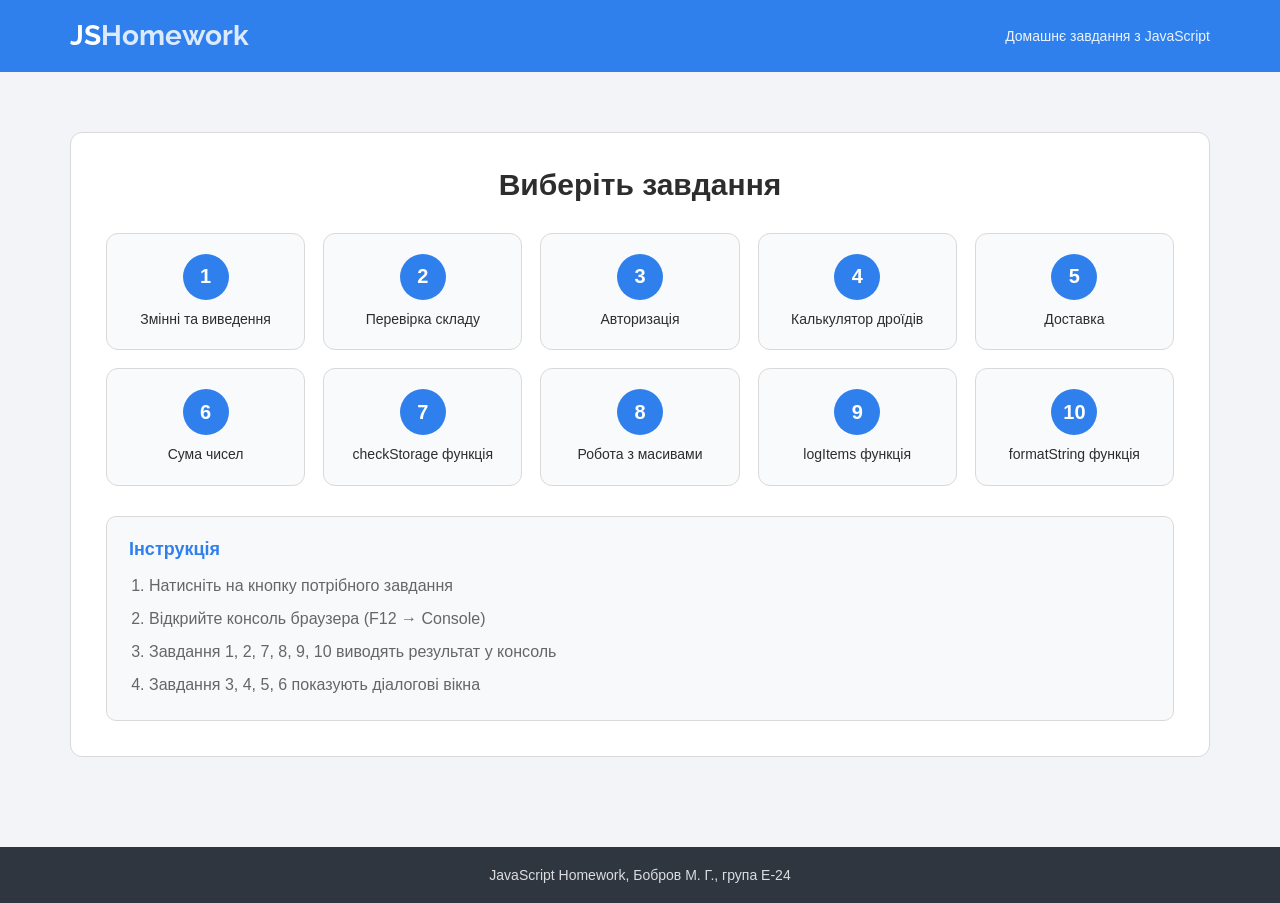
==== index.html @ e18f8197 "Create index.html" ====
<!doctype html>
<html lang="uk">
  <head>
    <meta charset="UTF-8" />
    <meta name="viewport" content="width=device-width, initial-scale=1.0" />
    <link rel="preconnect" href="https://fonts.googleapis.com" />
    <link rel="preconnect" href="https://fonts.gstatic.com" crossorigin />
    <link
      href="https://fonts.googleapis.com/css2?family=Raleway:wght@700&family=Roboto:wght@400;500;700&display=swap"
      rel="stylesheet"
    />
    <link
      rel="stylesheet"
      href="https://cdnjs.cloudflare.com/ajax/libs/modern-normalize/2.0.0/modern-normalize.min.css"
    />
    <link rel="stylesheet" href="css/styles.css" />
    <title>JavaScript Homework</title>
  </head>
  <body>
    <header class="header">
      <div class="container header-container">
        <h1 class="logo">JS<span class="logo-part">Homework</span></h1>
        <p class="subtitle">Домашнє завдання з JavaScript</p>
      </div>
    </header>

    <main>
      <section class="section tasks-section">
        <div class="container">
          <h2 class="section-title">Виберіть завдання</h2>

          <ul class="tasks-list">
            <li class="task-item">
              <button class="task-btn" onclick="runTask(1)">
                <span class="task-number">1</span>
                <span class="task-name">Змінні та виведення</span>
              </button>
            </li>
            <li class="task-item">
              <button class="task-btn" onclick="runTask(2)">
                <span class="task-number">2</span>
                <span class="task-name">Перевірка складу</span>
              </button>
            </li>
            <li class="task-item">
              <button class="task-btn" onclick="runTask(3)">
                <span class="task-number">3</span>
                <span class="task-name">Авторизація</span>
              </button>
            </li>
            <li class="task-item">
              <button class="task-btn" onclick="runTask(4)">
                <span class="task-number">4</span>
                <span class="task-name">Калькулятор дроїдів</span>
              </button>
            </li>
            <li class="task-item">
              <button class="task-btn" onclick="runTask(5)">
                <span class="task-number">5</span>
                <span class="task-name">Доставка</span>
              </button>
            </li>
            <li class="task-item">
              <button class="task-btn" onclick="runTask(6)">
                <span class="task-number">6</span>
                <span class="task-name">Сума чисел</span>
              </button>
            </li>
            <li class="task-item">
              <button class="task-btn" onclick="runTask(7)">
                <span class="task-number">7</span>
                <span class="task-name">checkStorage функція</span>
              </button>
            </li>
            <li class="task-item">
              <button class="task-btn" onclick="runTask(8)">
                <span class="task-number">8</span>
                <span class="task-name">Робота з масивами</span>
              </button>
            </li>
            <li class="task-item">
              <button class="task-btn" onclick="runTask(9)">
                <span class="task-number">9</span>
                <span class="task-name">logItems функція</span>
              </button>
            </li>
            <li class="task-item">
              <button class="task-btn" onclick="runTask(10)">
                <span class="task-number">10</span>
                <span class="task-name">formatString функція</span>
              </button>
            </li>
          </ul>

          <div class="info-box">
            <h3 class="info-title">Інструкція</h3>
            <ol class="info-list">
              <li>Натисніть на кнопку потрібного завдання</li>
              <li>Відкрийте консоль браузера (F12 → Console)</li>
              <li>Завдання 1, 2, 7, 8, 9, 10 виводять результат у консоль</li>
              <li>Завдання 3, 4, 5, 6 показують діалогові вікна</li>
            </ol>
          </div>
        </div>
      </section>
    </main>

    <footer class="footer">
      <div class="container">
        <p class="footer-text">
          JavaScript Homework, Бобров М. Г., група Е-24
        </p>
      </div>
    </footer>

    <script>
      function runTask(taskNumber) {
        document.activeElement.blur();
        document
          .querySelectorAll('script[data-task]')
          .forEach(script => script.remove());
        console.clear();
        console.log(
          `%c▶ Запуск Task ${taskNumber}`,
          'font-size: 16px; font-weight: bold; color: #2196f3;',
        );
        console.log('─────────────────────────────');
        const script = document.createElement('script');
        script.src = `js/task-${taskNumber}.js?t=${Date.now()}`;
        script.setAttribute('data-task', taskNumber);
        script.type = 'module';
        script.onload = () => {
          console.log('─────────────────────────────');
          console.log(
            `%c✓ Task ${taskNumber} завершено`,
            'color: #4caf50; font-weight: bold;',
          );
        };
        script.onerror = () => {
          console.error(
            `%c✗ Помилка: файл js/task-${taskNumber}.js не знайдено`,
            'color: #f44336; font-weight: bold;',
          );
        };
        document.body.appendChild(script);
      }
    </script>
  </body>
</html>
---- css/styles.css ----
:root {
  --main-color: #2f80ed;
  --main-color-hover: #1c65c9;
  --text-color: #2d2d2d;
  --light-text: #666666;
  --white-color: #ffffff;
  --bg-color: #f2f4f7;
  --section-bg: #ffffff;
  --border-color: #d9d9d9;
  --footer-color: #2f3640;
}

*,
*::before,
*::after {
  box-sizing: border-box;
}

body {
  margin: 0;
  font-family: 'Arial', 'Roboto', sans-serif;
  color: var(--text-color);
  background-color: var(--bg-color);
}

h1,
h2,
h3,
p {
  margin: 0;
}

ul,
ol {
  margin: 0;
  padding: 0;
}

ul {
  list-style: none;
}

button {
  border: none;
  cursor: pointer;
  font-family: inherit;
}

.container {
  width: 1140px;
  margin: 0 auto;
  padding: 0 15px;
}

.section {
  padding: 60px 0;
}

.header {
  background-color: var(--main-color);
}

.header-container {
  display: flex;
  justify-content: space-between;
  align-items: center;
  padding: 20px 0;
}

.logo {
  font-family: 'Raleway', sans-serif;
  font-size: 28px;
  font-weight: 700;
  color: var(--white-color);
}

.logo-part {
  color: #dbeafe;
}

.subtitle {
  font-size: 14px;
  color: #eaf3ff;
}

.tasks-section .container {
  background-color: var(--section-bg);
  border: 1px solid var(--border-color);
  border-radius: 12px;
  padding: 35px;
}

.section-title {
  margin-bottom: 30px;
  text-align: center;
  font-size: 30px;
  font-weight: 700;
}

.tasks-list {
  display: grid;
  grid-template-columns: repeat(5, 1fr);
  gap: 18px;
  margin-bottom: 30px;
}

.task-item {
  display: flex;
}

.task-btn {
  width: 100%;
  min-height: 110px;
  padding: 20px 15px;
  background-color: #f9fafb;
  border: 1px solid var(--border-color);
  border-radius: 12px;
  text-align: center;
  transition: background-color 200ms ease, border-color 200ms ease;
}

.task-btn:hover,
.task-btn:focus {
  background-color: #eef5ff;
  border-color: var(--main-color);
}

.task-number {
  display: inline-flex;
  align-items: center;
  justify-content: center;
  width: 46px;
  height: 46px;
  margin-bottom: 10px;
  border-radius: 50%;
  background-color: var(--main-color);
  color: var(--white-color);
  font-size: 20px;
  font-weight: 700;
}

.task-name {
  display: block;
  font-size: 14px;
  line-height: 1.4;
  font-weight: 500;
  color: var(--text-color);
}

.info-box {
  padding: 22px;
  background-color: #f8f9fb;
  border: 1px solid var(--border-color);
  border-radius: 10px;
}

.info-title {
  margin-bottom: 12px;
  font-size: 18px;
  font-weight: 700;
  color: var(--main-color);
}

.info-list {
  padding-left: 20px;
  color: var(--light-text);
  line-height: 1.7;
}

.info-list li:not(:last-child) {
  margin-bottom: 6px;
}

.footer {
  margin-top: 30px;
  padding: 20px 0;
  background-color: var(--footer-color);
}

.footer-text {
  text-align: center;
  font-size: 14px;
  color: #dcdde1;
}
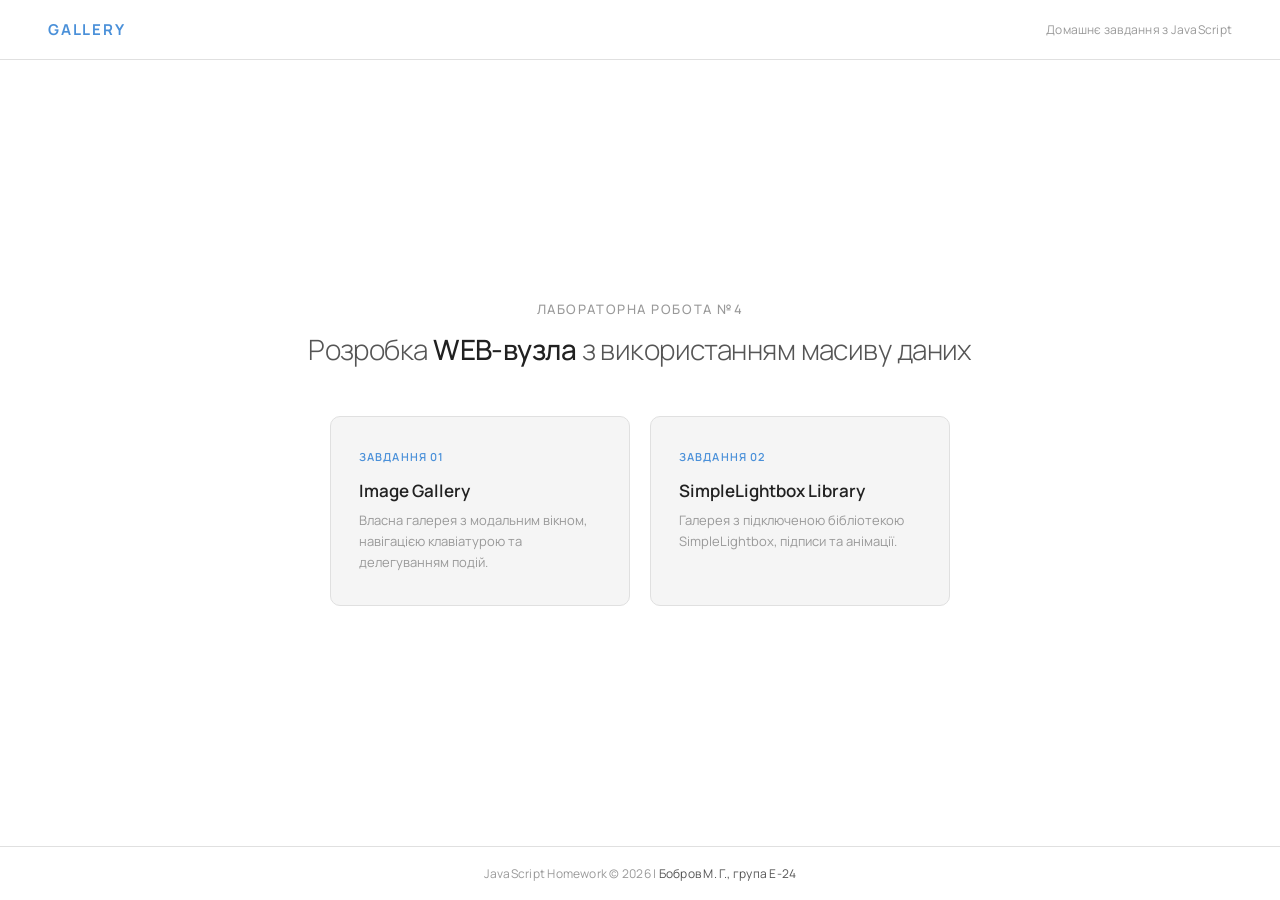
==== commit db4d64a7: "Update index.html" ====
--- a/index.html
+++ b/index.html
@@ -3,147 +3,53 @@
   <head>
     <meta charset="UTF-8" />
     <meta name="viewport" content="width=device-width, initial-scale=1.0" />
+    <title>JS Homework</title>
     <link rel="preconnect" href="https://fonts.googleapis.com" />
     <link rel="preconnect" href="https://fonts.gstatic.com" crossorigin />
     <link
-      href="https://fonts.googleapis.com/css2?family=Raleway:wght@700&family=Roboto:wght@400;500;700&display=swap"
+      href="https://fonts.googleapis.com/css2?family=Manrope:wght@300;400;500;600;700&display=swap"
       rel="stylesheet"
     />
-    <link
-      rel="stylesheet"
-      href="https://cdnjs.cloudflare.com/ajax/libs/modern-normalize/2.0.0/modern-normalize.min.css"
-    />
-    <link rel="stylesheet" href="css/styles.css" />
-    <title>JavaScript Homework</title>
+    <link rel="stylesheet" href="css/index.css" />
   </head>
   <body>
-    <header class="header">
-      <div class="container header-container">
-        <h1 class="logo">JS<span class="logo-part">Homework</span></h1>
-        <p class="subtitle">Домашнє завдання з JavaScript</p>
-      </div>
+    <header>
+      <div class="logo">Gallery</div>
+      <span class="header-label">Домашнє завдання з JavaScript</span>
     </header>
 
     <main>
-      <section class="section tasks-section">
-        <div class="container">
-          <h2 class="section-title">Виберіть завдання</h2>
+      <div class="hero-text">
+        <h1>Лабораторна робота №4</h1>
+        <p>Розробка <span>WEB-вузла</span> з використанням масиву даних</p>
+      </div>
 
-          <ul class="tasks-list">
-            <li class="task-item">
-              <button class="task-btn" onclick="runTask(1)">
-                <span class="task-number">1</span>
-                <span class="task-name">Змінні та виведення</span>
-              </button>
-            </li>
-            <li class="task-item">
-              <button class="task-btn" onclick="runTask(2)">
-                <span class="task-number">2</span>
-                <span class="task-name">Перевірка складу</span>
-              </button>
-            </li>
-            <li class="task-item">
-              <button class="task-btn" onclick="runTask(3)">
-                <span class="task-number">3</span>
-                <span class="task-name">Авторизація</span>
-              </button>
-            </li>
-            <li class="task-item">
-              <button class="task-btn" onclick="runTask(4)">
-                <span class="task-number">4</span>
-                <span class="task-name">Калькулятор дроїдів</span>
-              </button>
-            </li>
-            <li class="task-item">
-              <button class="task-btn" onclick="runTask(5)">
-                <span class="task-number">5</span>
-                <span class="task-name">Доставка</span>
-              </button>
-            </li>
-            <li class="task-item">
-              <button class="task-btn" onclick="runTask(6)">
-                <span class="task-number">6</span>
-                <span class="task-name">Сума чисел</span>
-              </button>
-            </li>
-            <li class="task-item">
-              <button class="task-btn" onclick="runTask(7)">
-                <span class="task-number">7</span>
-                <span class="task-name">checkStorage функція</span>
-              </button>
-            </li>
-            <li class="task-item">
-              <button class="task-btn" onclick="runTask(8)">
-                <span class="task-number">8</span>
-                <span class="task-name">Робота з масивами</span>
-              </button>
-            </li>
-            <li class="task-item">
-              <button class="task-btn" onclick="runTask(9)">
-                <span class="task-number">9</span>
-                <span class="task-name">logItems функція</span>
-              </button>
-            </li>
-            <li class="task-item">
-              <button class="task-btn" onclick="runTask(10)">
-                <span class="task-number">10</span>
-                <span class="task-name">formatString функція</span>
-              </button>
-            </li>
-          </ul>
+      <div class="cards">
+        <a class="card" href="01-gallery.html">
+          <div class="card-num">Завдання 01</div>
+          <div class="card-title">Image Gallery</div>
+          <div class="card-desc">
+            Власна галерея з модальним вікном, навігацією клавіатурою та
+            делегуванням подій.
+          </div>
+        </a>
 
-          <div class="info-box">
-            <h3 class="info-title">Інструкція</h3>
-            <ol class="info-list">
-              <li>Натисніть на кнопку потрібного завдання</li>
-              <li>Відкрийте консоль браузера (F12 → Console)</li>
-              <li>Завдання 1, 2, 7, 8, 9, 10 виводять результат у консоль</li>
-              <li>Завдання 3, 4, 5, 6 показують діалогові вікна</li>
-            </ol>
+        <a class="card" href="02-lightbox.html">
+          <div class="card-num">Завдання 02</div>
+          <div class="card-title">SimpleLightbox Library</div>
+          <div class="card-desc">
+            Галерея з підключеною бібліотекою SimpleLightbox, підписи та
+            анімації.
           </div>
-        </div>
-      </section>
+        </a>
+      </div>
     </main>
 
-    <footer class="footer">
-      <div class="container">
-        <p class="footer-text">
-          JavaScript Homework, Бобров М. Г., група Е-24
-        </p>
-      </div>
+    <footer>
+      <p>
+        JavaScript Homework © 2026 |
+        <span>Бобров М. Г., група Е-24</span>
+      </p>
     </footer>
-
-    <script>
-      function runTask(taskNumber) {
-        document.activeElement.blur();
-        document
-          .querySelectorAll('script[data-task]')
-          .forEach(script => script.remove());
-        console.clear();
-        console.log(
-          `%c▶ Запуск Task ${taskNumber}`,
-          'font-size: 16px; font-weight: bold; color: #2196f3;',
-        );
-        console.log('─────────────────────────────');
-        const script = document.createElement('script');
-        script.src = `js/task-${taskNumber}.js?t=${Date.now()}`;
-        script.setAttribute('data-task', taskNumber);
-        script.type = 'module';
-        script.onload = () => {
-          console.log('─────────────────────────────');
-          console.log(
-            `%c✓ Task ${taskNumber} завершено`,
-            'color: #4caf50; font-weight: bold;',
-          );
-        };
-        script.onerror = () => {
-          console.error(
-            `%c✗ Помилка: файл js/task-${taskNumber}.js не знайдено`,
-            'color: #f44336; font-weight: bold;',
-          );
-        };
-        document.body.appendChild(script);
-      }
-    </script>
   </body>
 </html>
--- a/css/index.css
+++ b/css/index.css
@@ -0,0 +1,189 @@
+*,
+*::before,
+*::after {
+  box-sizing: border-box;
+  margin: 0;
+  padding: 0;
+}
+
+:root {
+  --bg: #ffffff;
+  --bg-card: #f5f5f5;
+  --bg-card-hover: #eeeeee;
+  --border: #e0e0e0;
+  --border-hover: #bdbdbd;
+  --accent: #4a90d9;
+  --text-primary: #212121;
+  --text-secondary: #555;
+  --text-muted: #999;
+}
+
+html,
+body {
+  height: 100%;
+}
+
+body {
+  font-family: 'Manrope', sans-serif;
+  background-color: var(--bg);
+  color: var(--text-primary);
+  display: flex;
+  flex-direction: column;
+  min-height: 100vh;
+}
+
+/* HEADER */
+header {
+  display: flex;
+  align-items: center;
+  justify-content: space-between;
+  padding: 0 48px;
+  height: 60px;
+  border-bottom: 1px solid var(--border);
+  position: sticky;
+  top: 0;
+  background-color: var(--bg);
+  z-index: 10;
+}
+
+.logo {
+  font-size: 15px;
+  font-weight: 700;
+  letter-spacing: 0.12em;
+  text-transform: uppercase;
+  color: var(--accent);
+}
+
+.header-label {
+  font-size: 12px;
+  font-weight: 400;
+  color: var(--text-muted);
+  letter-spacing: 0.02em;
+}
+
+/* MAIN */
+main {
+  flex: 1;
+  display: flex;
+  flex-direction: column;
+  align-items: center;
+  justify-content: center;
+  padding: 60px 24px;
+  gap: 48px;
+}
+
+.hero-text {
+  text-align: center;
+}
+
+.hero-text h1 {
+  font-size: 13px;
+  font-weight: 500;
+  color: var(--text-muted);
+  letter-spacing: 0.12em;
+  text-transform: uppercase;
+  margin-bottom: 12px;
+}
+
+.hero-text p {
+  font-size: 28px;
+  font-weight: 300;
+  color: var(--text-secondary);
+  letter-spacing: -0.02em;
+}
+
+.hero-text p span {
+  color: var(--text-primary);
+  font-weight: 500;
+}
+
+/* CARDS */
+.cards {
+  display: flex;
+  gap: 20px;
+  flex-wrap: wrap;
+  justify-content: center;
+}
+
+.card {
+  display: block;
+  width: 300px;
+  background: var(--bg-card);
+  border: 1px solid var(--border);
+  border-radius: 10px;
+  padding: 32px 28px;
+  text-decoration: none;
+  color: inherit;
+  transition:
+    border-color 0.25s,
+    background 0.25s,
+    transform 0.25s;
+  position: relative;
+  overflow: hidden;
+}
+
+.card::before {
+  content: '';
+  position: absolute;
+  top: 0;
+  left: 0;
+  right: 0;
+  height: 2px;
+  background: var(--accent);
+  opacity: 0;
+  transition: opacity 0.25s;
+}
+
+.card:hover {
+  border-color: var(--border-hover);
+  background: var(--bg-card-hover);
+  transform: translateY(-3px);
+}
+
+.card:hover::before {
+  opacity: 1;
+}
+
+.card-num {
+  font-size: 11px;
+  font-weight: 600;
+  letter-spacing: 0.1em;
+  text-transform: uppercase;
+  color: var(--accent);
+  margin-bottom: 16px;
+}
+
+.card-title {
+  font-size: 17px;
+  font-weight: 600;
+  color: var(--text-primary);
+  margin-bottom: 8px;
+  line-height: 1.3;
+}
+
+.card-desc {
+  font-size: 13px;
+  font-weight: 400;
+  color: var(--text-muted);
+  line-height: 1.6;
+}
+
+/* FOOTER */
+footer {
+  border-top: 1px solid var(--border);
+  padding: 18px 48px;
+  display: flex;
+  align-items: center;
+  justify-content: center;
+}
+
+footer p {
+  font-size: 12px;
+  font-weight: 400;
+  color: var(--text-muted);
+  letter-spacing: 0.02em;
+}
+
+footer p span {
+  color: var(--text-secondary);
+}
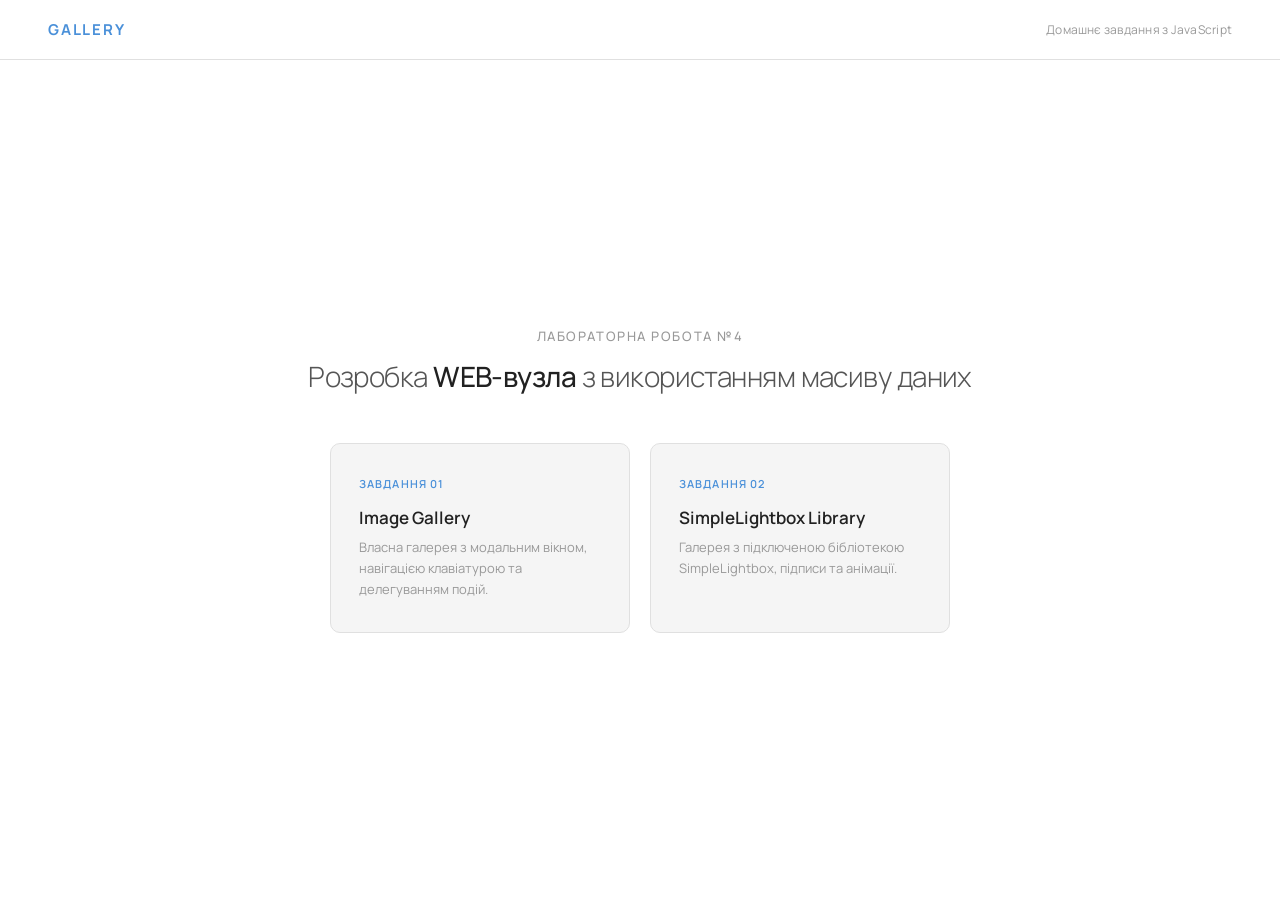
==== commit 6b002627: "Update index.html" ====
--- a/index.html
+++ b/index.html
@@ -45,11 +45,6 @@
       </div>
     </main>
 
-    <footer>
-      <p>
-        JavaScript Homework © 2026 |
-        <span>Бобров М. Г., група Е-24</span>
-      </p>
-    </footer>
+
   </body>
 </html>
